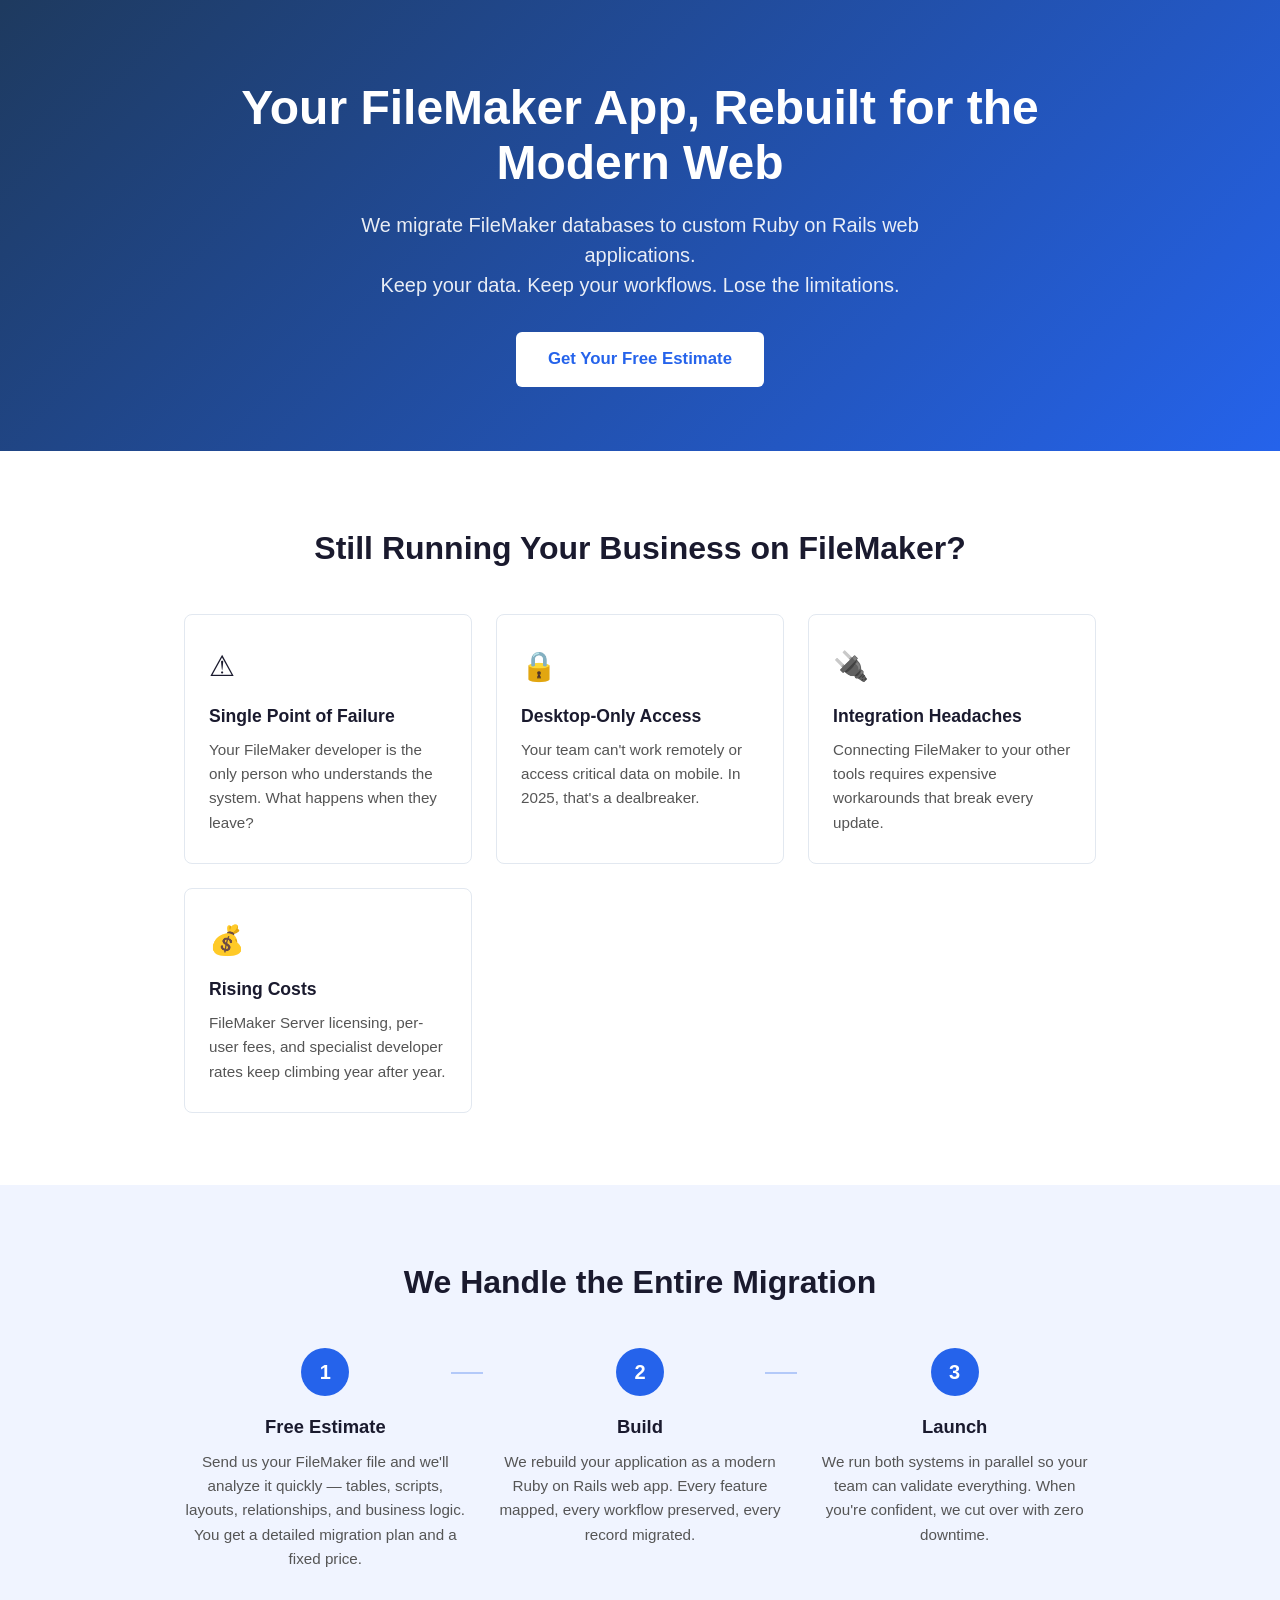
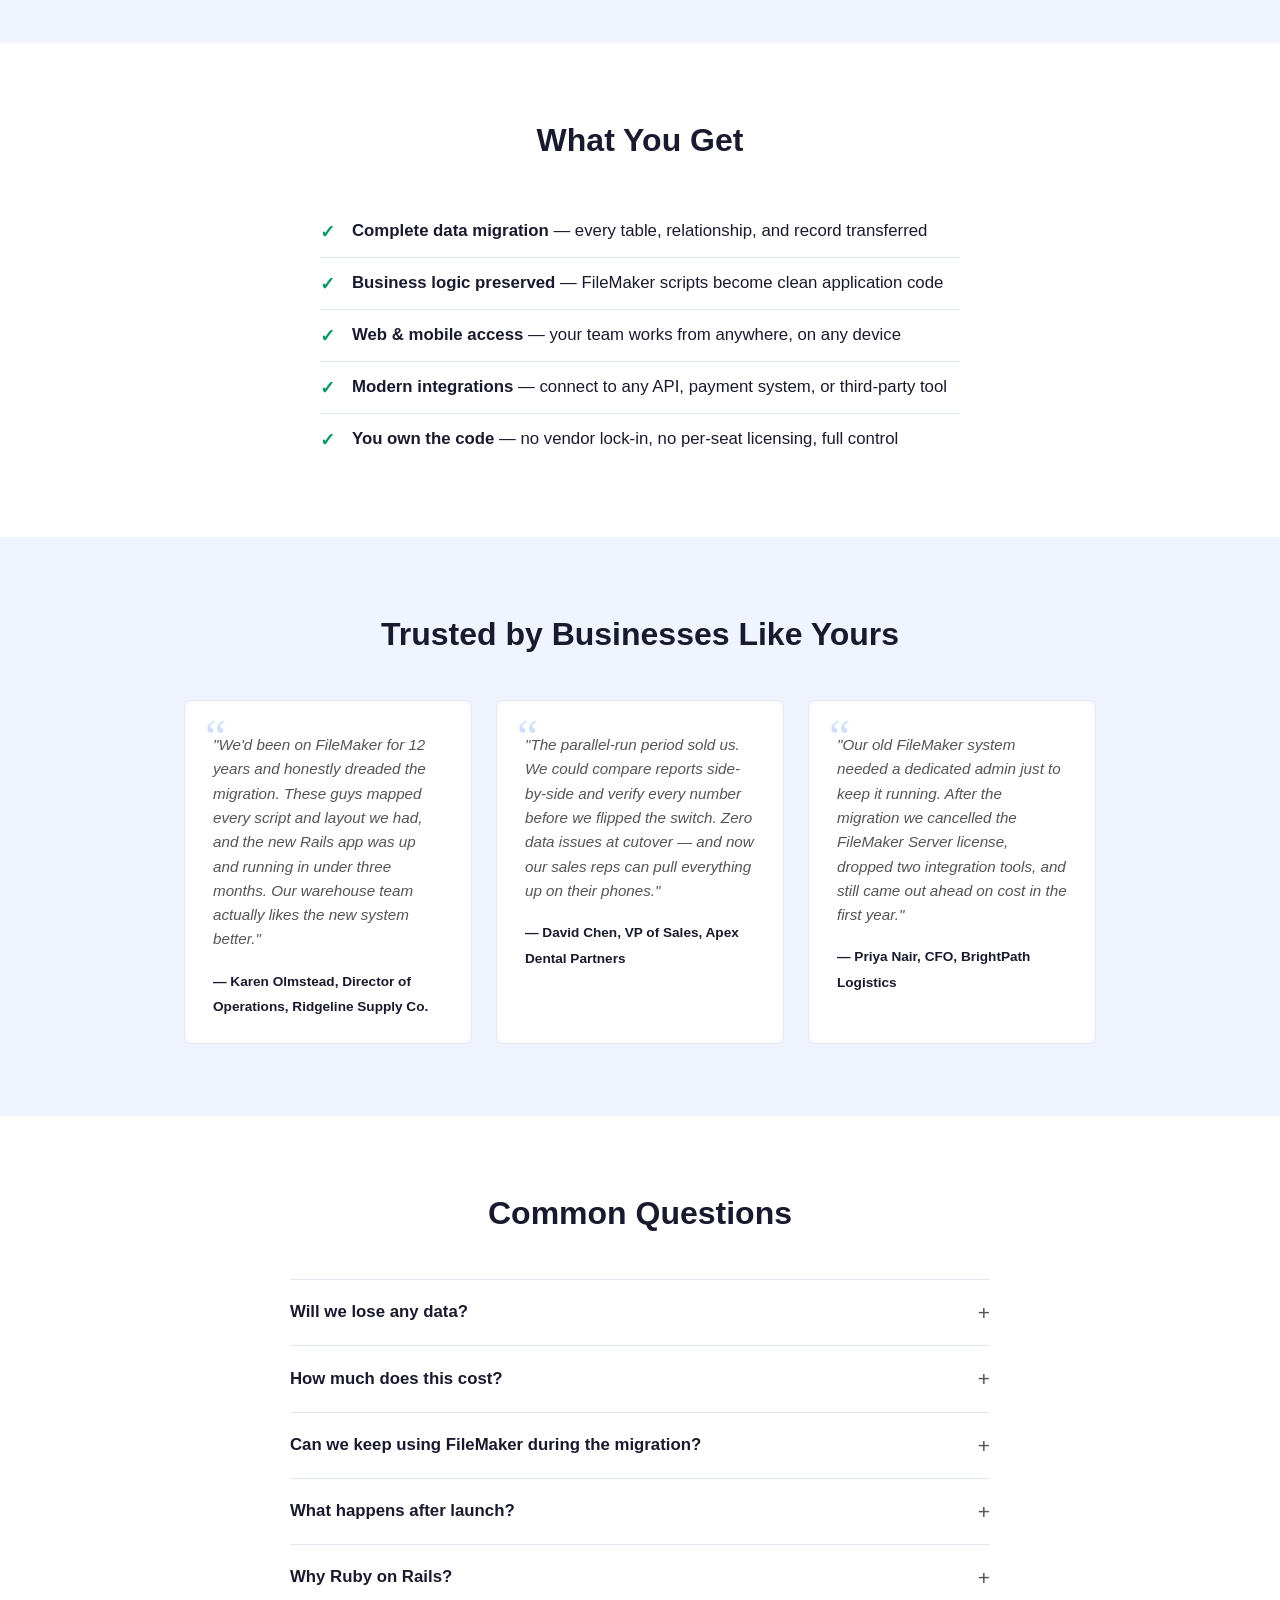
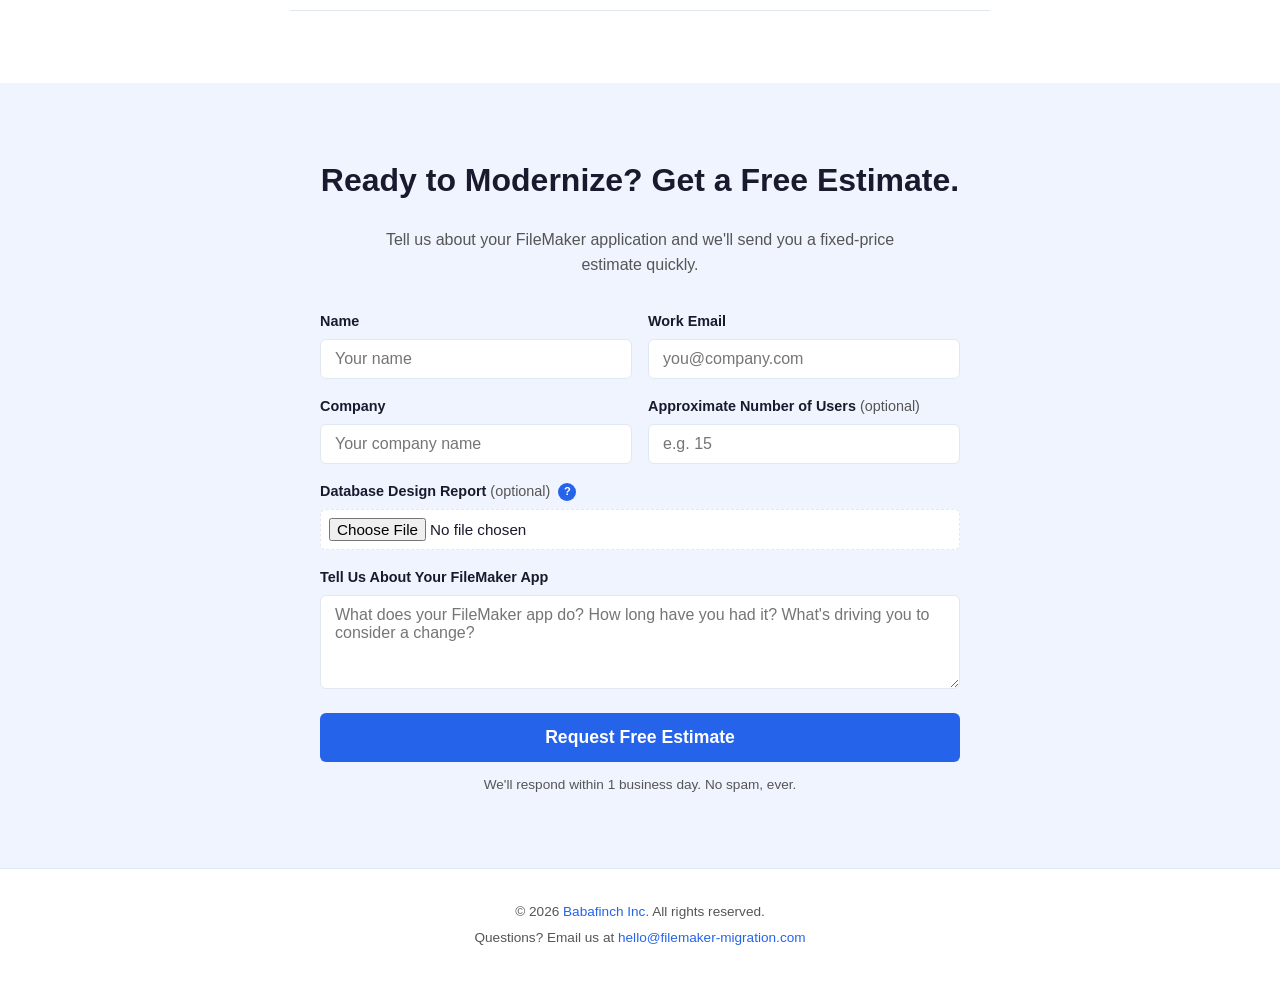
==== index.html @ 33063db0 "Initial deploy of FileMaker migration landing page Co-Authored-By: Claude Opus 4.6 (1M context) <nor" ====
<!DOCTYPE html>
<html lang="en">
<head>
  <meta charset="UTF-8">
  <meta name="viewport" content="width=device-width, initial-scale=1.0">
  <title>FileMaker to Rails Migration | Modernize Your Business App</title>
  <meta name="description" content="We migrate FileMaker databases to modern Ruby on Rails web applications. Keep your data, keep your workflows, lose the limitations.">
  <link rel="stylesheet" href="style.css">
</head>
<body>

  <!-- Hero -->
  <header class="hero">
    <div class="container">
      <h1>Your FileMaker App, Rebuilt for the Modern Web</h1>
      <p class="subtitle">We migrate FileMaker databases to custom Ruby on Rails web applications.<br>Keep your data. Keep your workflows. Lose the limitations.</p>
      <a href="#contact" class="btn btn-primary">Get Your Free Estimate</a>
    </div>
  </header>

  <!-- Pain Points -->
  <section class="pain-points">
    <div class="container">
      <h2>Still Running Your Business on FileMaker?</h2>
      <div class="card-grid">
        <div class="card">
          <div class="card-icon">&#9888;</div>
          <h3>Single Point of Failure</h3>
          <p>Your FileMaker developer is the only person who understands the system. What happens when they leave?</p>
        </div>
        <div class="card">
          <div class="card-icon">&#128274;</div>
          <h3>Desktop-Only Access</h3>
          <p>Your team can't work remotely or access critical data on mobile. In 2025, that's a dealbreaker.</p>
        </div>
        <div class="card">
          <div class="card-icon">&#128268;</div>
          <h3>Integration Headaches</h3>
          <p>Connecting FileMaker to your other tools requires expensive workarounds that break every update.</p>
        </div>
        <div class="card">
          <div class="card-icon">&#128176;</div>
          <h3>Rising Costs</h3>
          <p>FileMaker Server licensing, per-user fees, and specialist developer rates keep climbing year after year.</p>
        </div>
      </div>
    </div>
  </section>

  <!-- Process -->
  <section class="process">
    <div class="container">
      <h2>We Handle the Entire Migration</h2>
      <div class="steps">
        <div class="step">
          <div class="step-number">1</div>
          <h3>Free Estimate</h3>
          <p>Send us your FileMaker file and we'll analyze it quickly &mdash; tables, scripts, layouts, relationships, and business logic. You get a detailed migration plan and a fixed price.</p>
        </div>
        <div class="step">
          <div class="step-number">2</div>
          <h3>Build</h3>
          <p>We rebuild your application as a modern Ruby on Rails web app. Every feature mapped, every workflow preserved, every record migrated.</p>
        </div>
        <div class="step">
          <div class="step-number">3</div>
          <h3>Launch</h3>
          <p>We run both systems in parallel so your team can validate everything. When you're confident, we cut over with zero downtime.</p>
        </div>
      </div>
    </div>
  </section>

  <!-- Benefits -->
  <section class="benefits">
    <div class="container">
      <h2>What You Get</h2>
      <ul class="benefit-list">
        <li><strong>Complete data migration</strong> &mdash; every table, relationship, and record transferred</li>
        <li><strong>Business logic preserved</strong> &mdash; FileMaker scripts become clean application code</li>
        <li><strong>Web &amp; mobile access</strong> &mdash; your team works from anywhere, on any device</li>
        <li><strong>Modern integrations</strong> &mdash; connect to any API, payment system, or third-party tool</li>
        <li><strong>You own the code</strong> &mdash; no vendor lock-in, no per-seat licensing, full control</li>
      </ul>
    </div>
  </section>

  <!-- Social Proof -->
  <section class="social-proof">
    <div class="container">
      <h2>Trusted by Businesses Like Yours</h2>
      <div class="testimonial-grid">
        <div class="testimonial">
          <blockquote>"We'd been on FileMaker for 12 years and honestly dreaded the migration. These guys mapped every script and layout we had, and the new Rails app was up and running in under three months. Our warehouse team actually likes the new system better."</blockquote>
          <cite>&mdash; Karen Olmstead, Director of Operations, Ridgeline Supply Co.</cite>
        </div>
        <div class="testimonial">
          <blockquote>"The parallel-run period sold us. We could compare reports side-by-side and verify every number before we flipped the switch. Zero data issues at cutover &mdash; and now our sales reps can pull everything up on their phones."</blockquote>
          <cite>&mdash; David Chen, VP of Sales, Apex Dental Partners</cite>
        </div>
        <div class="testimonial">
          <blockquote>"Our old FileMaker system needed a dedicated admin just to keep it running. After the migration we cancelled the FileMaker Server license, dropped two integration tools, and still came out ahead on cost in the first year."</blockquote>
          <cite>&mdash; Priya Nair, CFO, BrightPath Logistics</cite>
        </div>
      </div>
    </div>
  </section>

  <!-- FAQ -->
  <section class="faq">
    <div class="container">
      <h2>Common Questions</h2>
      <div class="faq-list">
        <details>
          <summary>Will we lose any data?</summary>
          <p>No. We migrate every record from your FileMaker database. We also validate the migrated data against the original to ensure nothing is lost or corrupted.</p>
        </details>
        <details>
          <summary>How much does this cost?</summary>
          <p>We provide a free estimate after reviewing your FileMaker application. Once we've scoped the work, you get a fixed price for the entire migration &mdash; no hourly billing, no surprises.</p>
        </details>
        <details>
          <summary>Can we keep using FileMaker during the migration?</summary>
          <p>Yes. We build the new system alongside your existing one. Your team continues using FileMaker until the new app is fully tested and ready. We handle the final data sync at cutover.</p>
        </details>
        <details>
          <summary>What happens after launch?</summary>
          <p>We provide documentation and training for your team. We also offer optional ongoing support and maintenance if you want us to continue managing updates and improvements.</p>
        </details>
        <details>
          <summary>Why Ruby on Rails?</summary>
          <p>Rails is a proven framework used by companies like Shopify, GitHub, and Basecamp. It's ideal for business applications: fast to develop, easy to maintain, and backed by a massive ecosystem of libraries. Your FileMaker data model maps naturally to Rails' database layer.</p>
        </details>
      </div>
    </div>
  </section>

  <!-- Contact Form -->
  <section id="contact" class="contact">
    <div class="container">
      <h2>Ready to Modernize? Get a Free Estimate.</h2>
      <p>Tell us about your FileMaker application and we'll send you a fixed-price estimate quickly.</p>
      <form class="contact-form" action="#" method="POST" id="assessmentForm">
        <div class="form-row">
          <div class="form-group">
            <label for="name">Name</label>
            <input type="text" id="name" name="name" required placeholder="Your name">
          </div>
          <div class="form-group">
            <label for="email">Work Email</label>
            <input type="email" id="email" name="email" required placeholder="you@company.com">
          </div>
        </div>
        <div class="form-row">
          <div class="form-group">
            <label for="company">Company</label>
            <input type="text" id="company" name="company" required placeholder="Your company name">
          </div>
          <div class="form-group">
            <label for="users">Approximate Number of Users <span class="optional">(optional)</span></label>
            <input type="text" id="users" name="users" placeholder="e.g. 15">
          </div>
        </div>
        <div class="form-group full-width">
          <label for="ddr">Database Design Report <span class="optional">(optional)</span>
            <span class="help-tip" tabindex="0" role="button" aria-label="How to generate a DDR" id="ddrHelpBtn">?</span>
          </label>
          <div class="help-tooltip" id="ddrHelp">
            <strong>How to generate:</strong> In FileMaker Pro, go to <strong>Tools &rarr; Database Design Report</strong>. Select your file, choose <strong>XML</strong> as the format, pick an output folder, and click Create.<br><br>
            <strong>How to zip:</strong><br>
            <em>Mac:</em> Right-click the DDR folder and select <strong>Compress</strong>.<br>
            <em>Windows:</em> Right-click the DDR folder, select <strong>Send to &rarr; Compressed (zipped) folder</strong>.<br><br>
            Upload the resulting .zip file here.
          </div>
          <input type="file" id="ddr" name="ddr" accept=".zip">
        </div>
        <div class="form-group full-width">
          <label for="description">Tell Us About Your FileMaker App</label>
          <textarea id="description" name="description" rows="4" required placeholder="What does your FileMaker app do? How long have you had it? What's driving you to consider a change?"></textarea>
        </div>
        <button type="submit" class="btn btn-primary">Request Free Estimate</button>
        <p class="form-note">We'll respond within 1 business day. No spam, ever.</p>
      </form>
      <div id="formSuccess" class="form-success" hidden>
        <h3>Thanks! We've received your request.</h3>
        <p>We'll review your information and get back to you within 1 business day.</p>
      </div>
    </div>
  </section>

  <!-- Footer -->
  <footer class="footer">
    <div class="container">
      <p>&copy; 2026 <a href="https://babafinch.com">Babafinch Inc.</a> All rights reserved.</p>
      <p>Questions? Email us at <a href="mailto:hello@filemaker-migration.com">hello@filemaker-migration.com</a></p>
    </div>
  </footer>

  <script src="script.js"></script>
</body>
</html>
---- style.css ----
*, *::before, *::after {
  margin: 0;
  padding: 0;
  box-sizing: border-box;
}

:root {
  --color-bg: #ffffff;
  --color-text: #1a1a2e;
  --color-text-light: #555;
  --color-primary: #2563eb;
  --color-primary-dark: #1d4ed8;
  --color-accent-bg: #f0f4ff;
  --color-card-bg: #ffffff;
  --color-border: #e2e8f0;
  --color-success: #059669;
  --font-sans: -apple-system, BlinkMacSystemFont, "Segoe UI", Roboto, "Helvetica Neue", Arial, sans-serif;
  --max-width: 960px;
}

html {
  scroll-behavior: smooth;
}

body {
  font-family: var(--font-sans);
  color: var(--color-text);
  line-height: 1.6;
  background: var(--color-bg);
}

.container {
  max-width: var(--max-width);
  margin: 0 auto;
  padding: 0 24px;
}

/* Hero */
.hero {
  padding: 80px 24px 64px;
  text-align: center;
  background: linear-gradient(135deg, #1e3a5f 0%, #2563eb 100%);
  color: #fff;
}

.hero h1 {
  font-size: clamp(2rem, 5vw, 3rem);
  font-weight: 800;
  line-height: 1.15;
  margin-bottom: 20px;
}

.hero .subtitle {
  font-size: clamp(1.05rem, 2.5vw, 1.25rem);
  opacity: 0.9;
  max-width: 640px;
  margin: 0 auto 32px;
  line-height: 1.5;
}

/* Buttons */
.btn {
  display: inline-block;
  padding: 14px 32px;
  border-radius: 6px;
  font-size: 1.05rem;
  font-weight: 600;
  text-decoration: none;
  cursor: pointer;
  border: none;
  transition: background 0.2s, transform 0.1s;
}

.btn-primary {
  background: var(--color-primary);
  color: #fff;
}

.btn-primary:hover {
  background: var(--color-primary-dark);
}

.btn-primary:active {
  transform: scale(0.98);
}

.btn:focus-visible {
  outline: 2px solid var(--color-primary);
  outline-offset: 2px;
}

.hero .btn:focus-visible {
  outline-color: #fff;
}

.hero .btn-primary {
  background: #fff;
  color: var(--color-primary);
}

.hero .btn-primary:hover {
  background: #f0f4ff;
}

/* Pain Points */
.pain-points {
  padding: 72px 24px;
}

.pain-points h2,
.process h2,
.benefits h2,
.social-proof h2,
.faq h2,
.contact h2 {
  text-align: center;
  font-size: clamp(1.5rem, 3.5vw, 2rem);
  margin-bottom: 40px;
}

.card-grid {
  display: grid;
  grid-template-columns: repeat(auto-fit, minmax(220px, 1fr));
  gap: 24px;
}

.card {
  background: var(--color-card-bg);
  border: 1px solid var(--color-border);
  border-radius: 8px;
  padding: 28px 24px;
  transition: box-shadow 0.2s, transform 0.2s;
}

.card:hover {
  box-shadow: 0 4px 16px rgba(0,0,0,0.08);
  transform: translateY(-2px);
}

.card-icon {
  font-size: 1.8rem;
  margin-bottom: 12px;
}

.card h3 {
  font-size: 1.1rem;
  margin-bottom: 8px;
}

.card p {
  color: var(--color-text-light);
  font-size: 0.95rem;
}

/* Process Steps */
.process {
  padding: 72px 24px;
  background: var(--color-accent-bg);
}

.steps {
  display: grid;
  grid-template-columns: repeat(auto-fit, minmax(240px, 1fr));
  gap: 32px;
}

.step {
  text-align: center;
  position: relative;
}

.step:not(:last-child)::after {
  content: "";
  position: absolute;
  top: 24px;
  right: -16px;
  width: 32px;
  height: 2px;
  background: var(--color-primary);
  opacity: 0.3;
}

.step-number {
  display: inline-flex;
  align-items: center;
  justify-content: center;
  width: 48px;
  height: 48px;
  background: var(--color-primary);
  color: #fff;
  font-size: 1.25rem;
  font-weight: 700;
  border-radius: 50%;
  margin-bottom: 16px;
}

.step h3 {
  font-size: 1.15rem;
  margin-bottom: 8px;
}

.step p {
  color: var(--color-text-light);
  font-size: 0.95rem;
  max-width: 300px;
  margin: 0 auto;
}

/* Benefits */
.benefits {
  padding: 72px 24px;
}

.benefit-list {
  list-style: none;
  max-width: 640px;
  margin: 0 auto;
}

.benefit-list li {
  padding: 12px 0 12px 32px;
  position: relative;
  font-size: 1.05rem;
  border-bottom: 1px solid var(--color-border);
}

.benefit-list li:last-child {
  border-bottom: none;
}

.benefit-list li::before {
  content: "\2713";
  position: absolute;
  left: 0;
  color: var(--color-success);
  font-weight: 700;
  font-size: 1.1rem;
}

/* Social Proof */
.social-proof {
  padding: 72px 24px;
  background: var(--color-accent-bg);
}

.testimonial-grid {
  display: grid;
  grid-template-columns: repeat(auto-fit, minmax(280px, 1fr));
  gap: 24px;
}

.testimonial {
  background: var(--color-card-bg);
  border: 1px solid var(--color-border);
  border-radius: 8px;
  padding: 32px 28px 24px;
  position: relative;
  transition: box-shadow 0.2s;
}

.testimonial:hover {
  box-shadow: 0 4px 16px rgba(0,0,0,0.08);
}

.testimonial::before {
  content: "\201C";
  position: absolute;
  top: 12px;
  left: 20px;
  font-size: 3rem;
  line-height: 1;
  color: var(--color-primary);
  opacity: 0.2;
  font-family: Georgia, serif;
}

.testimonial blockquote {
  font-style: italic;
  color: var(--color-text-light);
  margin-bottom: 16px;
  font-size: 0.95rem;
  line-height: 1.6;
}

.testimonial cite {
  font-style: normal;
  font-size: 0.85rem;
  font-weight: 600;
  color: var(--color-text);
}

/* FAQ */
.faq {
  padding: 72px 24px;
}

.faq-list {
  max-width: 700px;
  margin: 0 auto;
}

details {
  border-bottom: 1px solid var(--color-border);
  padding: 16px 0;
}

details:first-child {
  border-top: 1px solid var(--color-border);
}

summary {
  font-weight: 600;
  font-size: 1.05rem;
  cursor: pointer;
  list-style: none;
  display: flex;
  justify-content: space-between;
  align-items: center;
}

summary::-webkit-details-marker {
  display: none;
}

summary:focus-visible {
  outline: 2px solid var(--color-primary);
  outline-offset: 2px;
  border-radius: 4px;
}

summary::after {
  content: "+";
  font-size: 1.3rem;
  font-weight: 400;
  color: var(--color-text-light);
  transition: transform 0.2s;
}

details[open] summary::after {
  content: "\2212";
}

details p {
  margin-top: 12px;
  color: var(--color-text-light);
  font-size: 0.95rem;
  line-height: 1.6;
}

/* Contact Form */
.contact {
  padding: 72px 24px;
  background: var(--color-accent-bg);
}

.contact > .container > p {
  text-align: center;
  color: var(--color-text-light);
  max-width: 560px;
  margin: -20px auto 32px;
}

.contact-form {
  max-width: 640px;
  margin: 0 auto;
}

.form-row {
  display: grid;
  grid-template-columns: 1fr 1fr;
  gap: 16px;
  margin-bottom: 16px;
}

.form-group {
  display: flex;
  flex-direction: column;
}

.form-group.full-width {
  margin-bottom: 16px;
}

label {
  font-weight: 600;
  font-size: 0.9rem;
  margin-bottom: 6px;
}

.optional {
  font-weight: 400;
  color: var(--color-text-light);
}

/* Help tooltip */
.help-tip {
  display: inline-flex;
  align-items: center;
  justify-content: center;
  width: 18px;
  height: 18px;
  background: var(--color-primary);
  color: #fff;
  font-size: 0.7rem;
  font-weight: 700;
  border-radius: 50%;
  cursor: help;
  position: relative;
  vertical-align: middle;
  margin-left: 4px;
}

.help-tooltip {
  display: none;
  margin-top: 10px;
  width: 100%;
  background: var(--color-accent-bg);
  color: var(--color-text);
  font-size: 0.85rem;
  font-weight: 400;
  line-height: 1.6;
  padding: 14px 16px;
  border-radius: 6px;
  border: 1px solid var(--color-border);
}

.help-tooltip.visible {
  display: block;
}

input, textarea {
  font-family: var(--font-sans);
  font-size: 1rem;
  padding: 10px 14px;
  border: 1px solid var(--color-border);
  border-radius: 6px;
  background: #fff;
  transition: border-color 0.2s;
}

input:focus, textarea:focus {
  outline: none;
  border-color: var(--color-primary);
  box-shadow: 0 0 0 3px rgba(37, 99, 235, 0.1);
}

textarea {
  resize: vertical;
}

input[type="file"] {
  font-size: 0.95rem;
  padding: 8px;
  border: 1px dashed var(--color-border);
  cursor: pointer;
}

input[type="file"]:focus-visible {
  outline: 2px solid var(--color-primary);
  outline-offset: 2px;
}

.contact-form .btn-primary {
  width: 100%;
  padding: 14px;
  font-size: 1.1rem;
  margin-top: 8px;
}

.form-note {
  text-align: center;
  color: var(--color-text-light);
  font-size: 0.85rem;
  margin-top: 12px;
}

.form-success {
  text-align: center;
  padding: 32px;
  max-width: 640px;
  margin: 0 auto;
}

.form-success h3 {
  color: var(--color-success);
  margin-bottom: 8px;
}

/* Footer */
.footer {
  padding: 32px 24px;
  text-align: center;
  color: var(--color-text-light);
  font-size: 0.85rem;
  border-top: 1px solid var(--color-border);
}

.footer p {
  margin-bottom: 4px;
}

.footer a {
  color: var(--color-primary);
  text-decoration: none;
}

.footer a:hover {
  text-decoration: underline;
}

/* Responsive */
@media (max-width: 600px) {
  .hero {
    padding: 56px 20px 48px;
  }

  .form-row {
    grid-template-columns: 1fr;
  }

  .card-grid {
    grid-template-columns: 1fr;
  }

  .testimonial-grid {
    grid-template-columns: 1fr;
  }

  .step:not(:last-child)::after {
    display: none;
  }
}
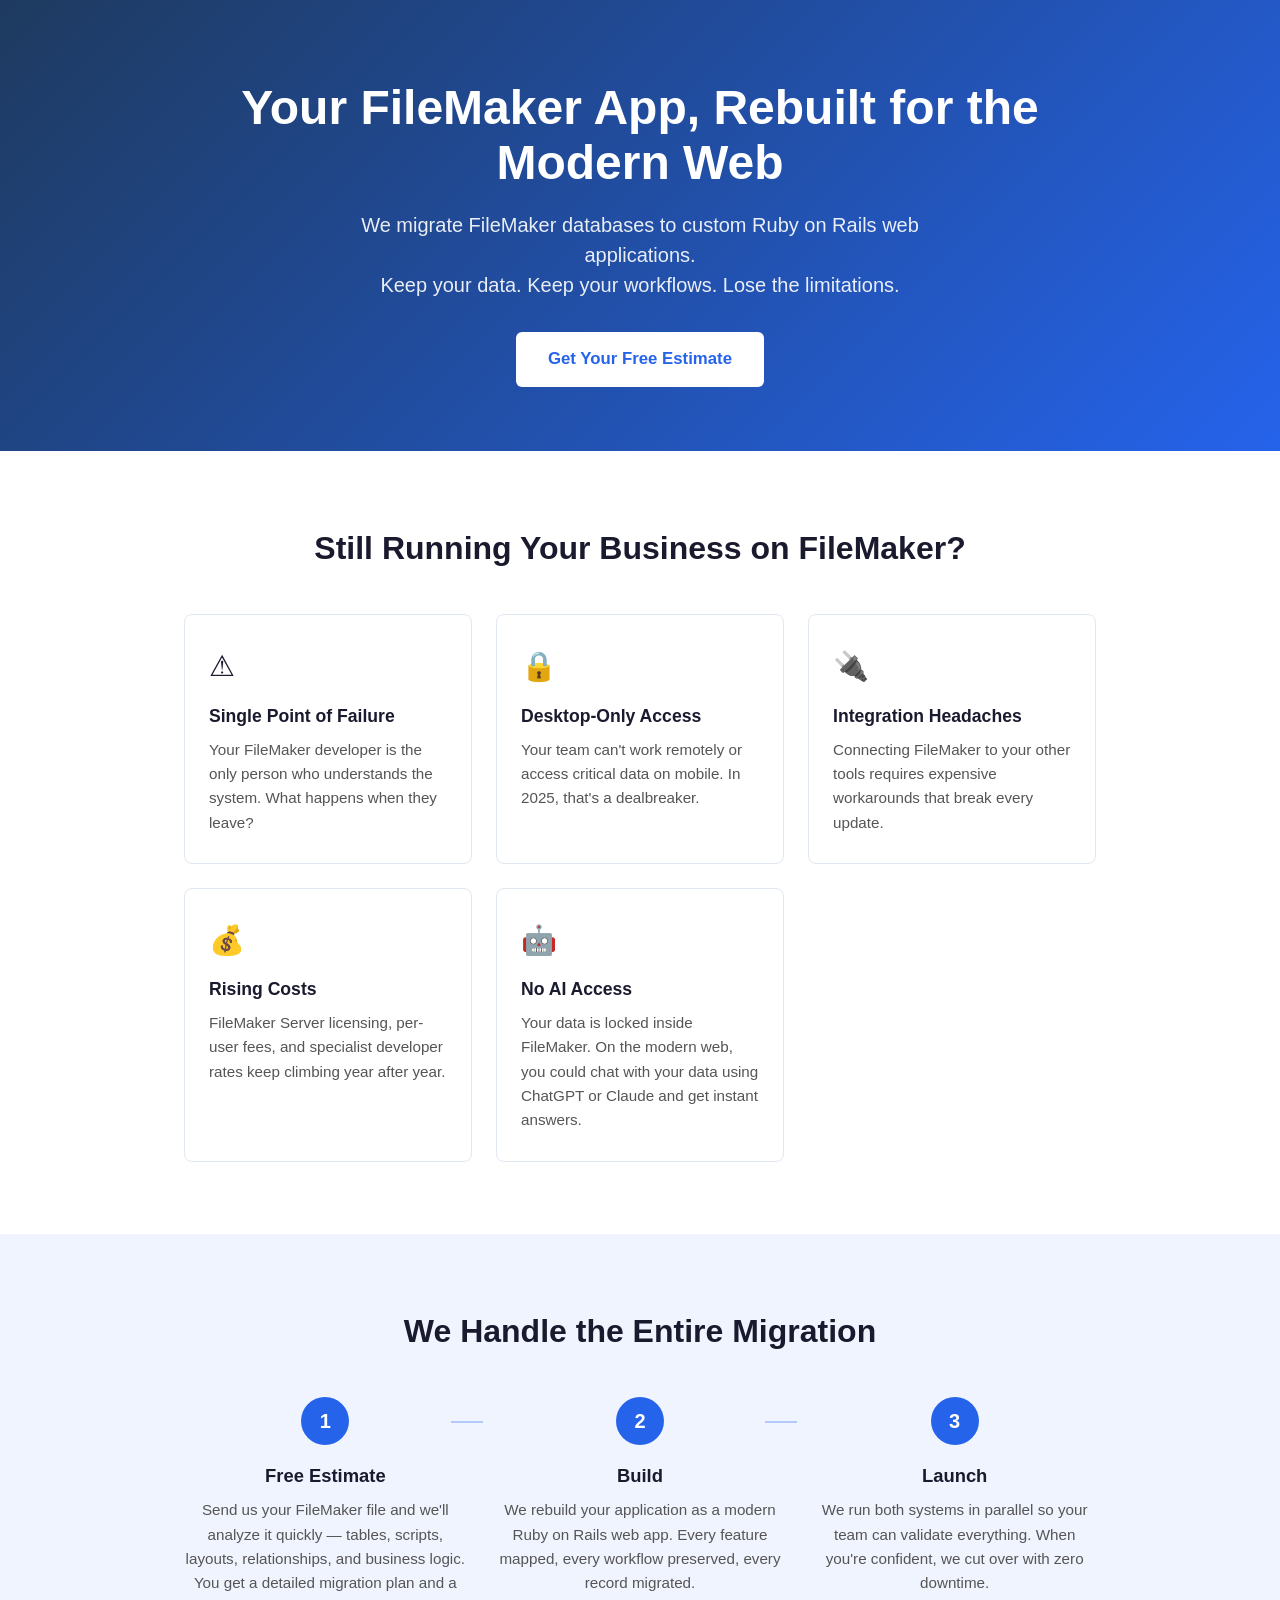
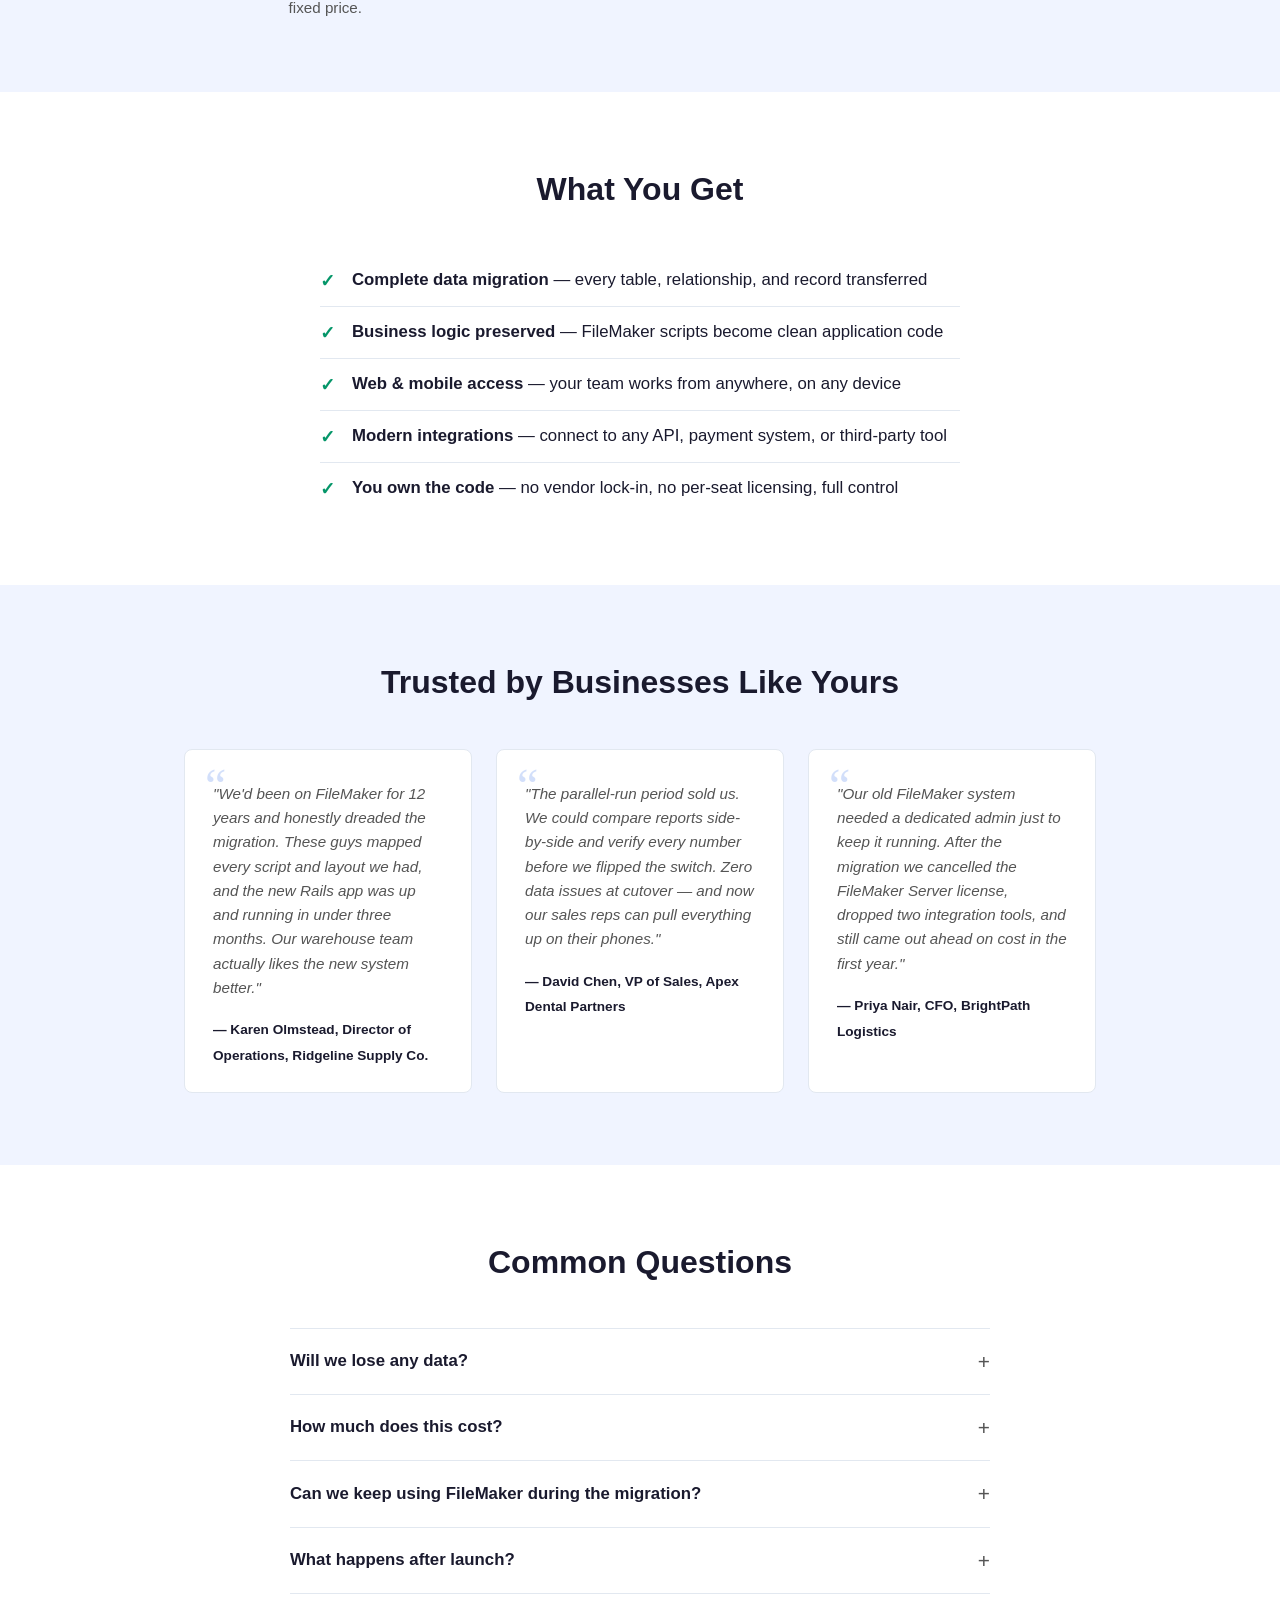
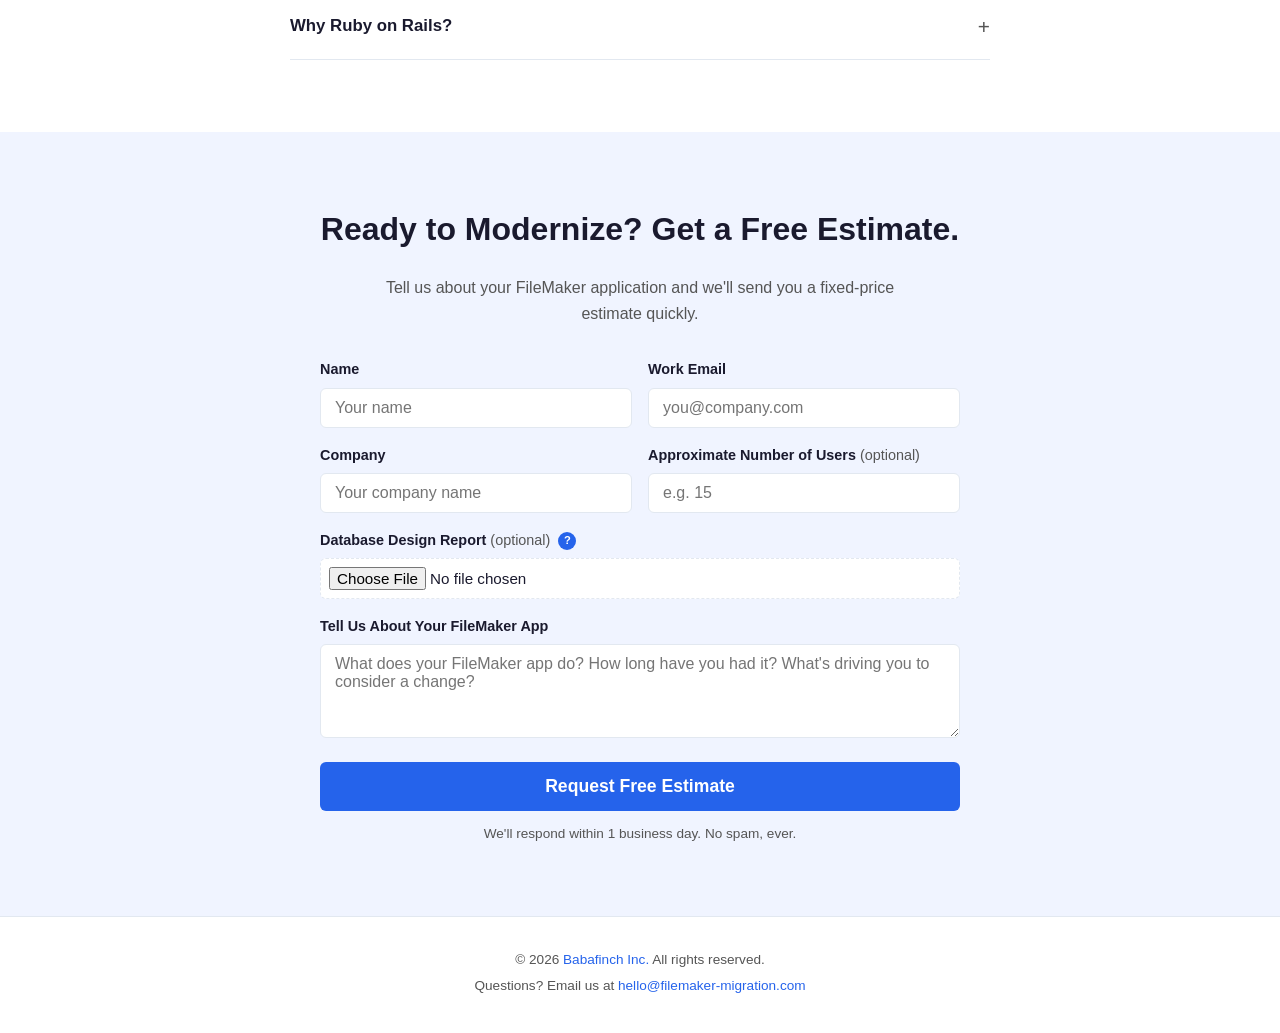
==== commit 16018868: "Add No AI Access pain point card" ====
--- a/index.html
+++ b/index.html
@@ -43,6 +43,11 @@
           <h3>Rising Costs</h3>
           <p>FileMaker Server licensing, per-user fees, and specialist developer rates keep climbing year after year.</p>
         </div>
+        <div class="card">
+          <div class="card-icon">&#129302;</div>
+          <h3>No AI Access</h3>
+          <p>Your data is locked inside FileMaker. On the modern web, you could chat with your data using ChatGPT or Claude and get instant answers.</p>
+        </div>
       </div>
     </div>
   </section>
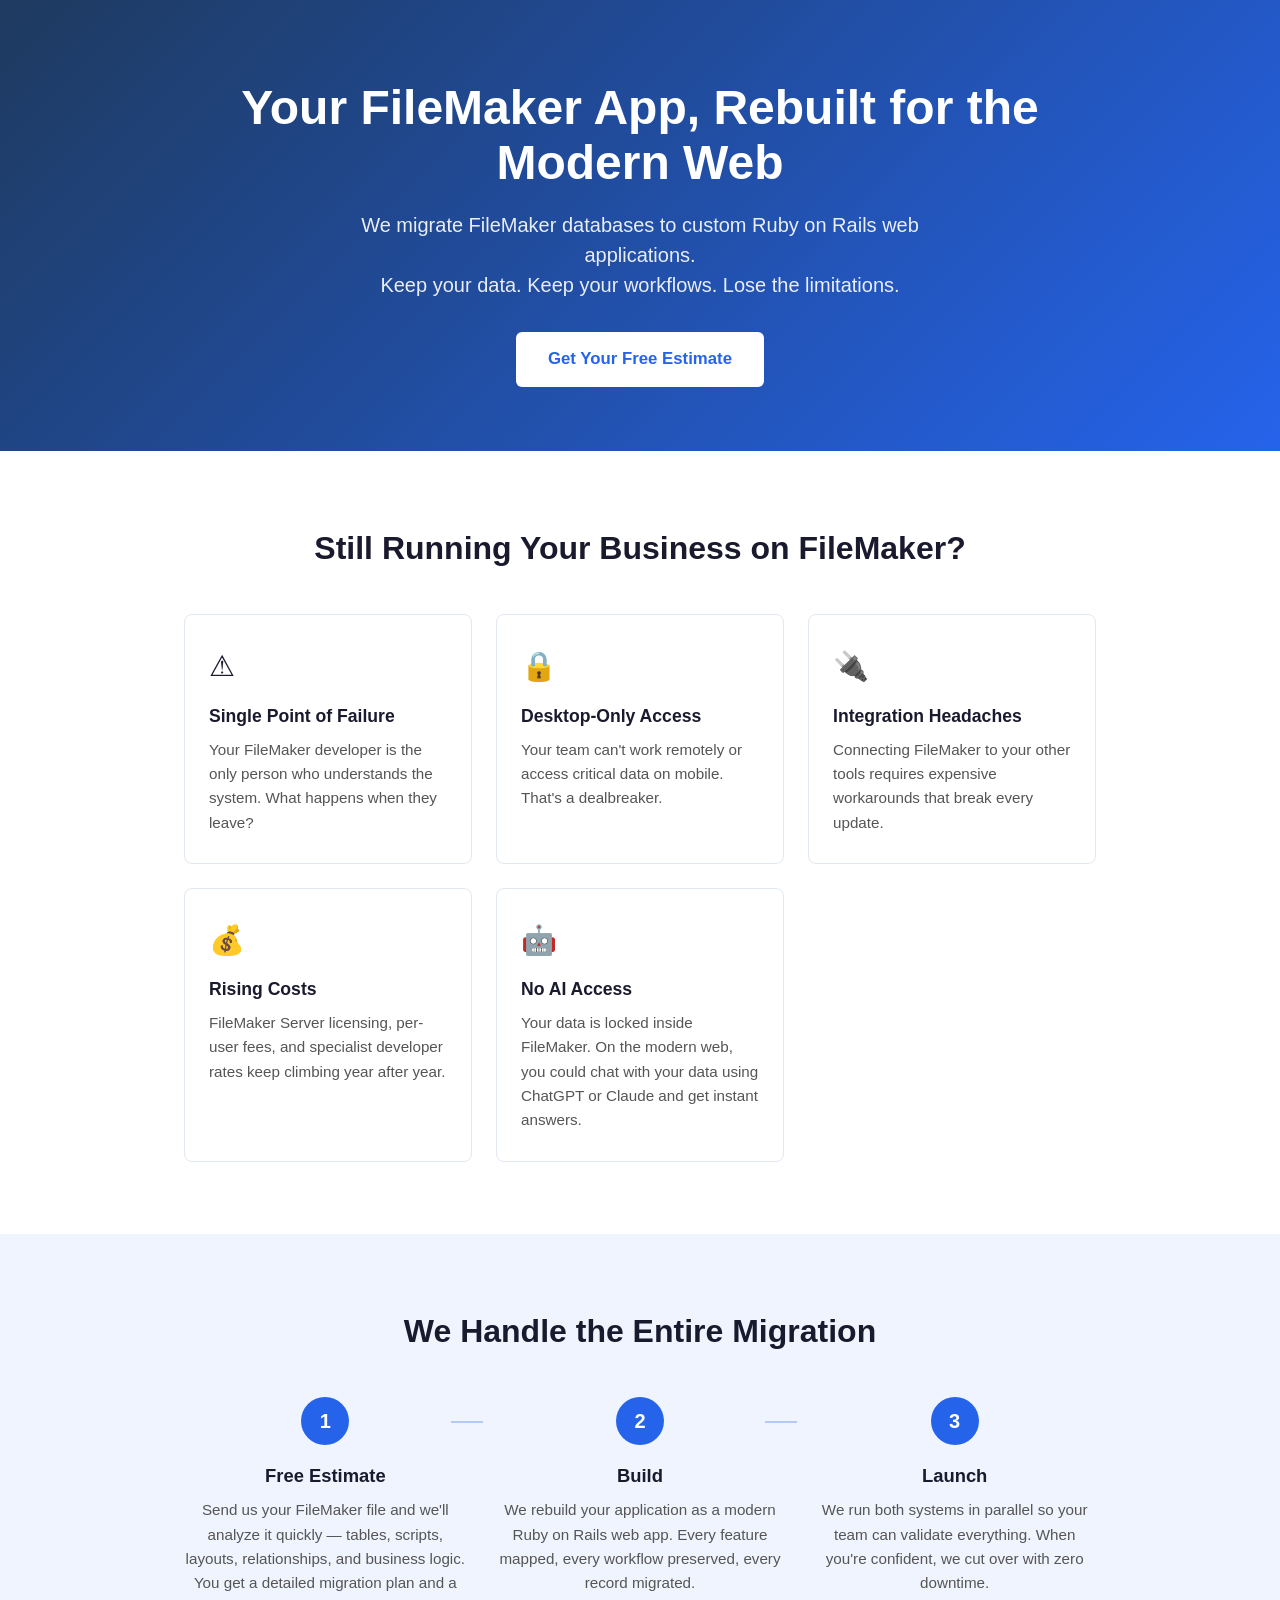
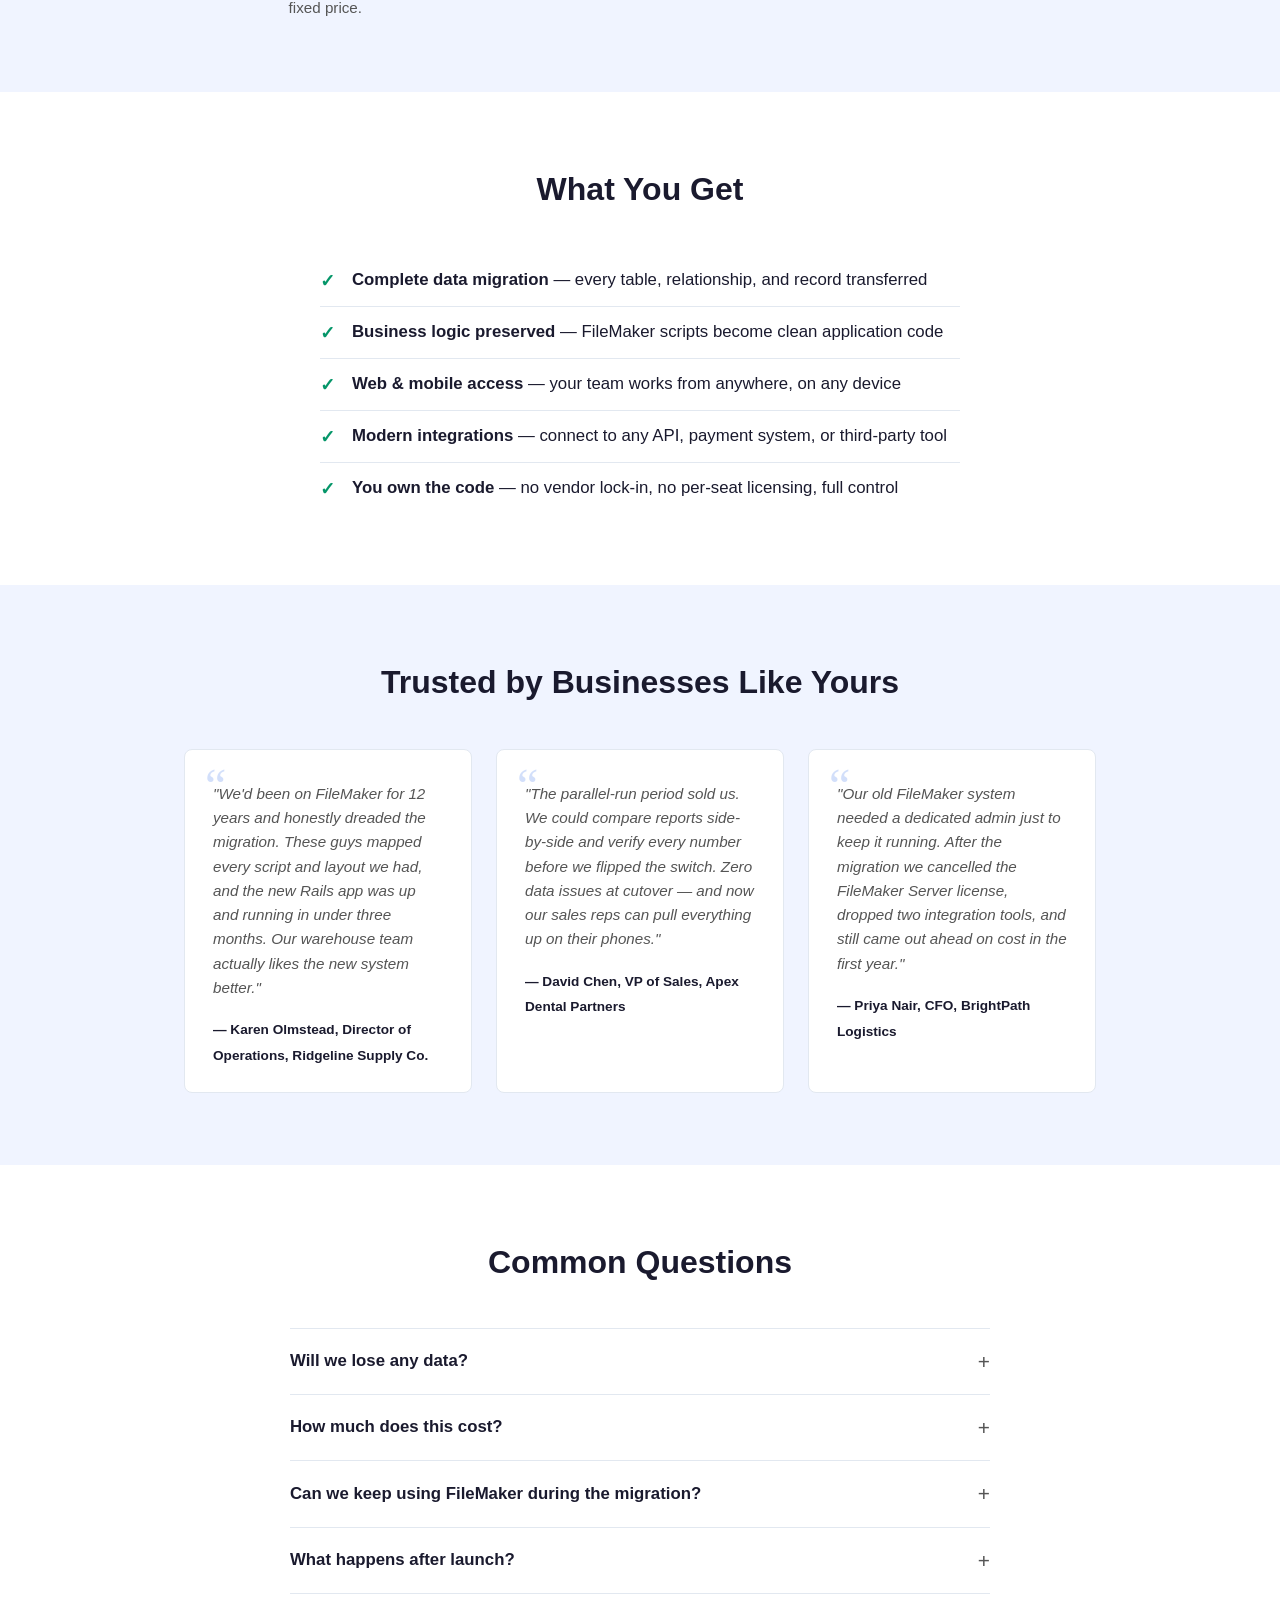
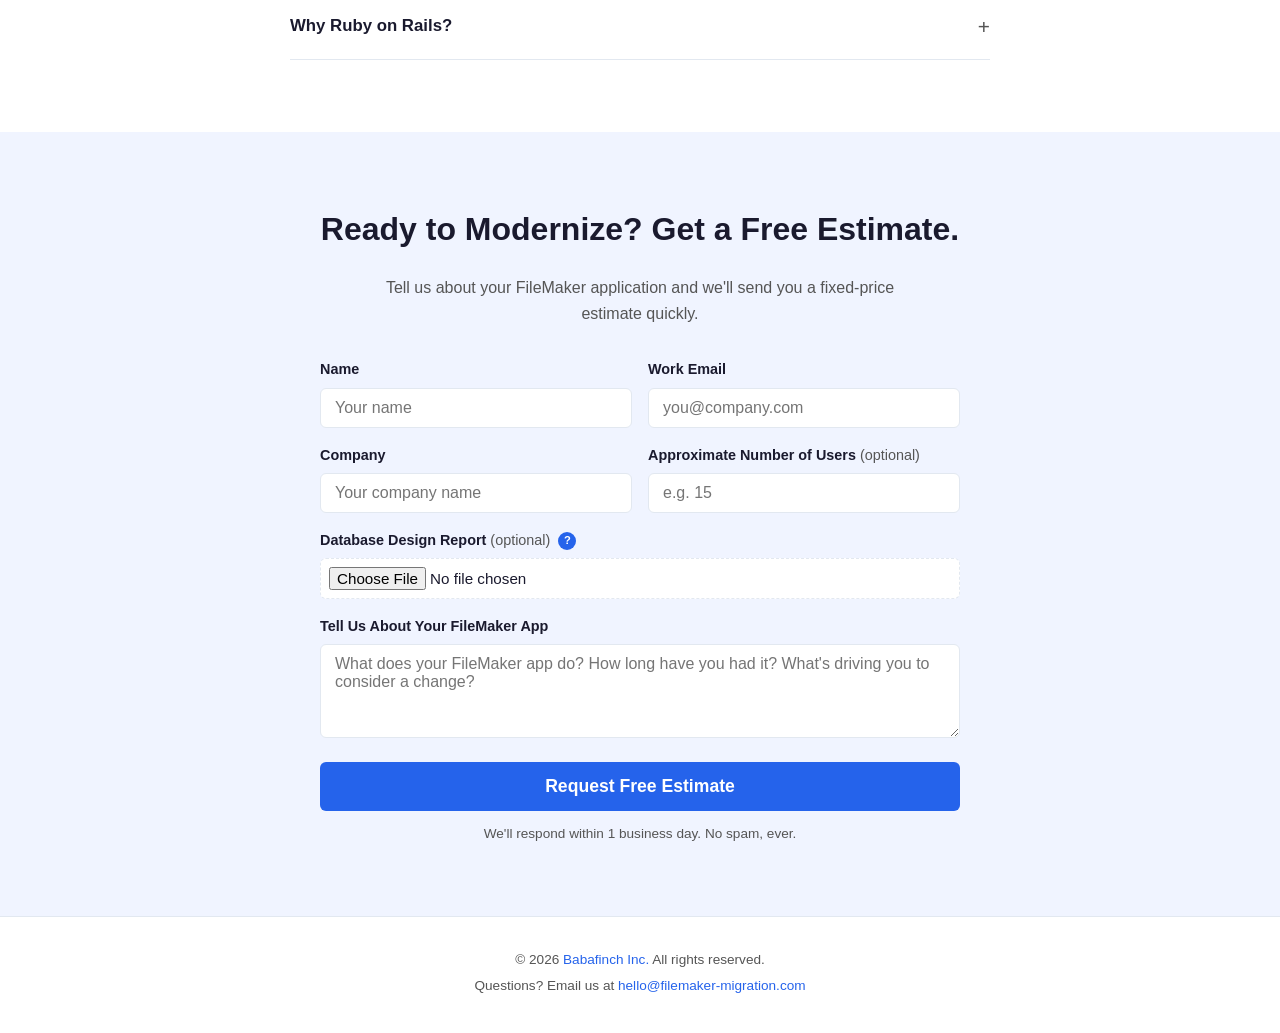
==== commit fedc7804: "Deploying to main from @ babafinch/filemaker-migration@48eb3a11f9a5be90cfcad9debda0a06fc2babf62 🚀" ====
--- a/index.html
+++ b/index.html
@@ -4,8 +4,100 @@
   <meta charset="UTF-8">
   <meta name="viewport" content="width=device-width, initial-scale=1.0">
   <title>FileMaker to Rails Migration | Modernize Your Business App</title>
-  <meta name="description" content="We migrate FileMaker databases to modern Ruby on Rails web applications. Keep your data, keep your workflows, lose the limitations.">
+  <meta name="description" content="We migrate FileMaker databases to modern Ruby on Rails web applications. Keep your data, keep your workflows, lose the limitations. Fixed-price estimates.">
+  <link rel="canonical" href="https://filemaker-migration.com/">
+  <link rel="icon" href="data:image/svg+xml,<svg xmlns='http://www.w3.org/2000/svg' viewBox='0 0 100 100'><text y='.9em' font-size='90'>🔄</text></svg>">
+
+  <!-- Open Graph -->
+  <meta property="og:type" content="website">
+  <meta property="og:url" content="https://filemaker-migration.com/">
+  <meta property="og:title" content="FileMaker to Rails Migration | Modernize Your Business App">
+  <meta property="og:description" content="We migrate FileMaker databases to modern Ruby on Rails web applications. Keep your data, keep your workflows, lose the limitations. Fixed-price estimates.">
+
+  <!-- Twitter Card -->
+  <meta name="twitter:card" content="summary">
+  <meta name="twitter:title" content="FileMaker to Rails Migration | Modernize Your Business App">
+  <meta name="twitter:description" content="We migrate FileMaker databases to modern Ruby on Rails web applications. Keep your data, keep your workflows, lose the limitations. Fixed-price estimates.">
+
   <link rel="stylesheet" href="style.css">
+
+  <!-- Structured Data: Organization -->
+  <script type="application/ld+json">
+  {
+    "@context": "https://schema.org",
+    "@type": "Organization",
+    "name": "Babafinch Inc.",
+    "url": "https://babafinch.com",
+    "email": "hello@filemaker-migration.com"
+  }
+  </script>
+
+  <!-- Structured Data: Service -->
+  <script type="application/ld+json">
+  {
+    "@context": "https://schema.org",
+    "@type": "Service",
+    "name": "FileMaker to Rails Migration",
+    "description": "We migrate FileMaker databases to modern Ruby on Rails web applications. Complete data migration, business logic preservation, and zero-downtime cutover.",
+    "provider": {
+      "@type": "Organization",
+      "name": "Babafinch Inc.",
+      "url": "https://babafinch.com"
+    },
+    "serviceType": "Database Migration",
+    "url": "https://filemaker-migration.com/"
+  }
+  </script>
+
+  <!-- Structured Data: FAQPage -->
+  <script type="application/ld+json">
+  {
+    "@context": "https://schema.org",
+    "@type": "FAQPage",
+    "mainEntity": [
+      {
+        "@type": "Question",
+        "name": "Will we lose any data?",
+        "acceptedAnswer": {
+          "@type": "Answer",
+          "text": "No. We migrate every record from your FileMaker database. We also validate the migrated data against the original to ensure nothing is lost or corrupted."
+        }
+      },
+      {
+        "@type": "Question",
+        "name": "How much does this cost?",
+        "acceptedAnswer": {
+          "@type": "Answer",
+          "text": "We provide a free estimate after reviewing your FileMaker application. Once we've scoped the work, you get a fixed price for the entire migration — no hourly billing, no surprises."
+        }
+      },
+      {
+        "@type": "Question",
+        "name": "Can we keep using FileMaker during the migration?",
+        "acceptedAnswer": {
+          "@type": "Answer",
+          "text": "Yes. We build the new system alongside your existing one. Your team continues using FileMaker until the new app is fully tested and ready. We handle the final data sync at cutover."
+        }
+      },
+      {
+        "@type": "Question",
+        "name": "What happens after launch?",
+        "acceptedAnswer": {
+          "@type": "Answer",
+          "text": "We provide documentation and training for your team. We also offer optional ongoing support and maintenance if you want us to continue managing updates and improvements."
+        }
+      },
+      {
+        "@type": "Question",
+        "name": "Why Ruby on Rails?",
+        "acceptedAnswer": {
+          "@type": "Answer",
+          "text": "Rails is a proven framework used by companies like Shopify, GitHub, and Basecamp. It's ideal for business applications: fast to develop, easy to maintain, and backed by a massive ecosystem of libraries. Your FileMaker data model maps naturally to Rails' database layer."
+        }
+      }
+    ]
+  }
+  </script>
 </head>
 <body>
 
@@ -31,7 +123,7 @@
         <div class="card">
           <div class="card-icon">&#128274;</div>
           <h3>Desktop-Only Access</h3>
-          <p>Your team can't work remotely or access critical data on mobile. In 2025, that's a dealbreaker.</p>
+          <p>Your team can't work remotely or access critical data on mobile. That's a dealbreaker.</p>
         </div>
         <div class="card">
           <div class="card-icon">&#128268;</div>
@@ -145,7 +237,12 @@
     <div class="container">
       <h2>Ready to Modernize? Get a Free Estimate.</h2>
       <p>Tell us about your FileMaker application and we'll send you a fixed-price estimate quickly.</p>
-      <form class="contact-form" action="#" method="POST" id="assessmentForm">
+      <form class="contact-form" action="#" method="POST" id="assessmentForm" novalidate>
+        <!-- Honeypot: real users leave this empty; bots fill it -->
+        <div class="hp-field" aria-hidden="true">
+          <label for="website">Website</label>
+          <input type="text" id="website" name="website" tabindex="-1" autocomplete="off">
+        </div>
         <div class="form-row">
           <div class="form-group">
             <label for="name">Name</label>
--- a/style.css
+++ b/style.css
@@ -363,6 +363,38 @@
 .contact-form {
   max-width: 640px;
   margin: 0 auto;
+}
+
+/* Honeypot — hidden from real users, visible to naive bots */
+.hp-field {
+  position: absolute;
+  left: -10000px;
+  width: 1px;
+  height: 1px;
+  overflow: hidden;
+}
+
+.form-error {
+  margin-top: 12px;
+  padding: 12px 14px;
+  border-radius: 6px;
+  background: #fef2f2;
+  border: 1px solid #fecaca;
+  color: #991b1b;
+  font-size: 0.9rem;
+  text-align: center;
+}
+
+.upload-status {
+  margin-top: 12px;
+  text-align: center;
+  color: var(--color-text-light);
+  font-size: 0.9rem;
+}
+
+button[disabled] {
+  opacity: 0.6;
+  cursor: not-allowed;
 }
 
 .form-row {
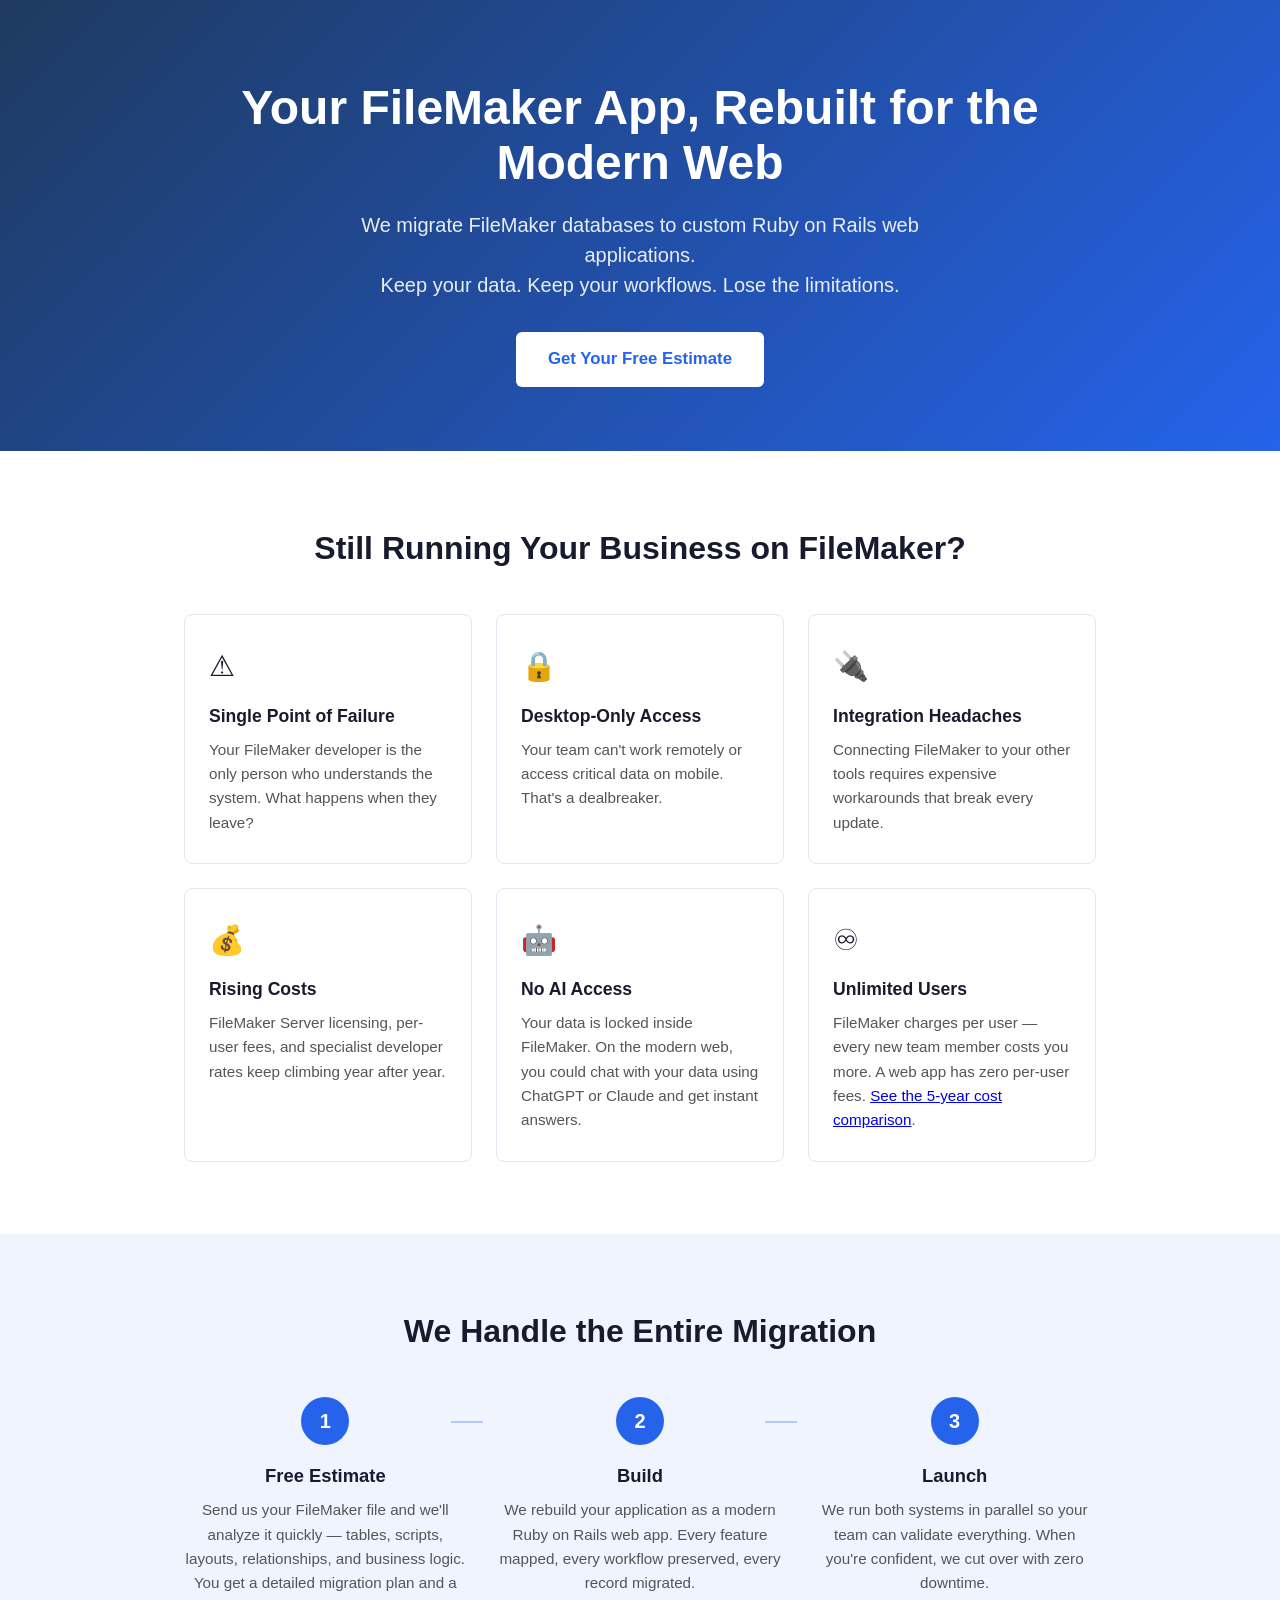
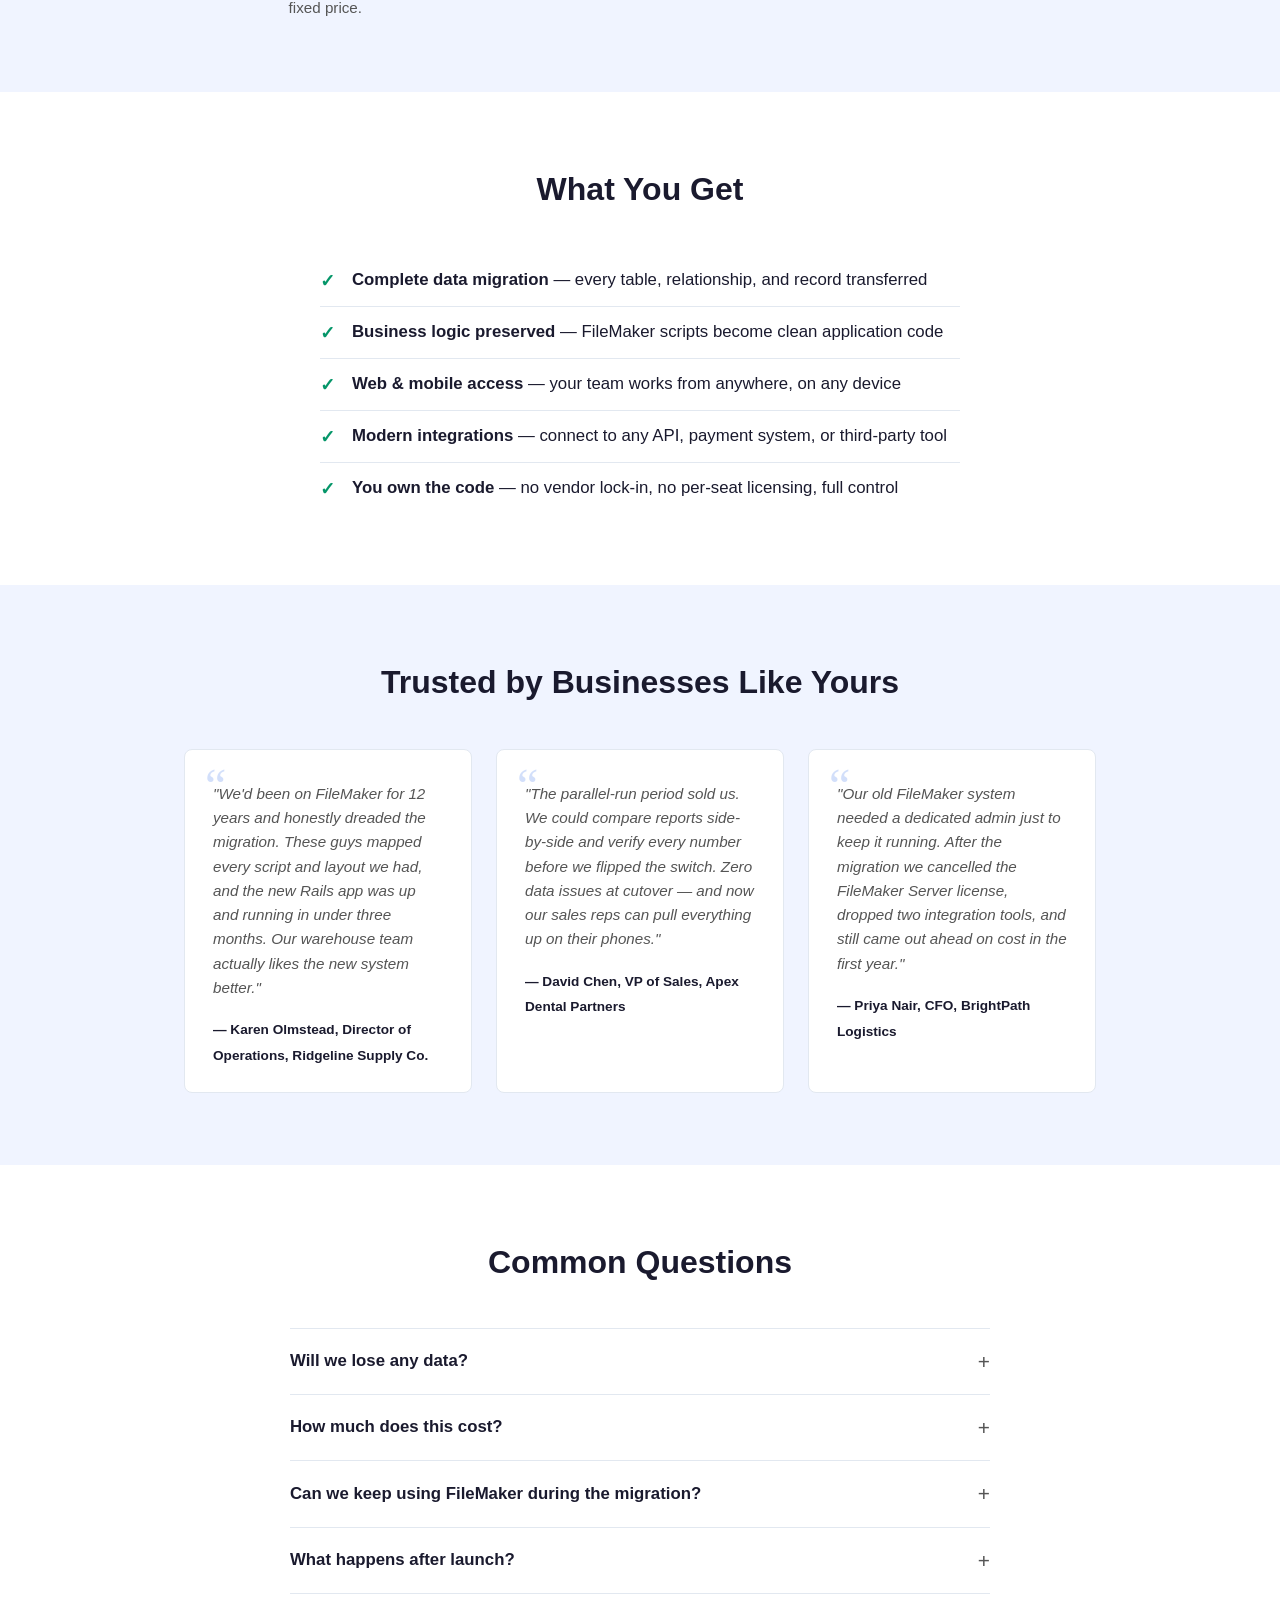
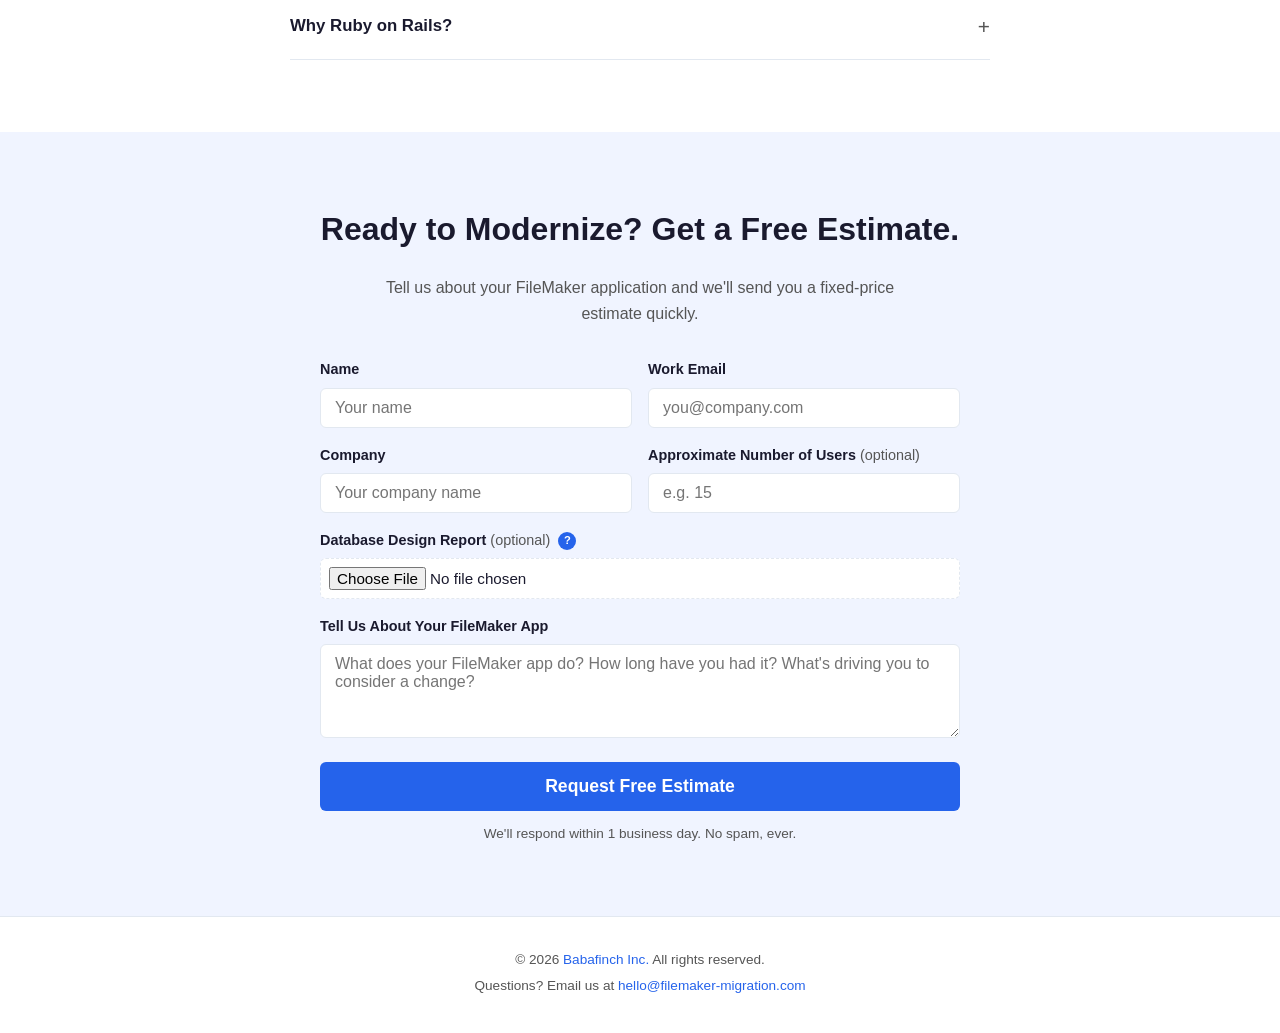
==== commit c074bbb6: "Deploying to main from @ babafinch/filemaker-migration@ab782e0ff2a640f4088d931a2413b2e86843eee8 🚀" ====
--- a/index.html
+++ b/index.html
@@ -3,6 +3,15 @@
 <head>
   <meta charset="UTF-8">
   <meta name="viewport" content="width=device-width, initial-scale=1.0">
+
+  <!-- Google Ads conversion tracking -->
+  <script async src="https://www.googletagmanager.com/gtag/js?id=AW-18123390845"></script>
+  <script>
+    window.dataLayer = window.dataLayer || [];
+    function gtag(){dataLayer.push(arguments);}
+    gtag('js', new Date());
+    gtag('config', 'AW-18123390845');
+  </script>
   <title>FileMaker to Rails Migration | Modernize Your Business App</title>
   <meta name="description" content="We migrate FileMaker databases to modern Ruby on Rails web applications. Keep your data, keep your workflows, lose the limitations. Fixed-price estimates.">
   <link rel="canonical" href="https://filemaker-migration.com/">
@@ -140,6 +149,11 @@
           <h3>No AI Access</h3>
           <p>Your data is locked inside FileMaker. On the modern web, you could chat with your data using ChatGPT or Claude and get instant answers.</p>
         </div>
+        <div class="card">
+          <div class="card-icon">&#9854;</div>
+          <h3>Unlimited Users</h3>
+          <p>FileMaker charges per user &mdash; every new team member costs you more. A web app has zero per-user fees. <a href="/filemaker-cost-vs-web-app.html">See the 5-year cost comparison</a>.</p>
+        </div>
       </div>
     </div>
   </section>
